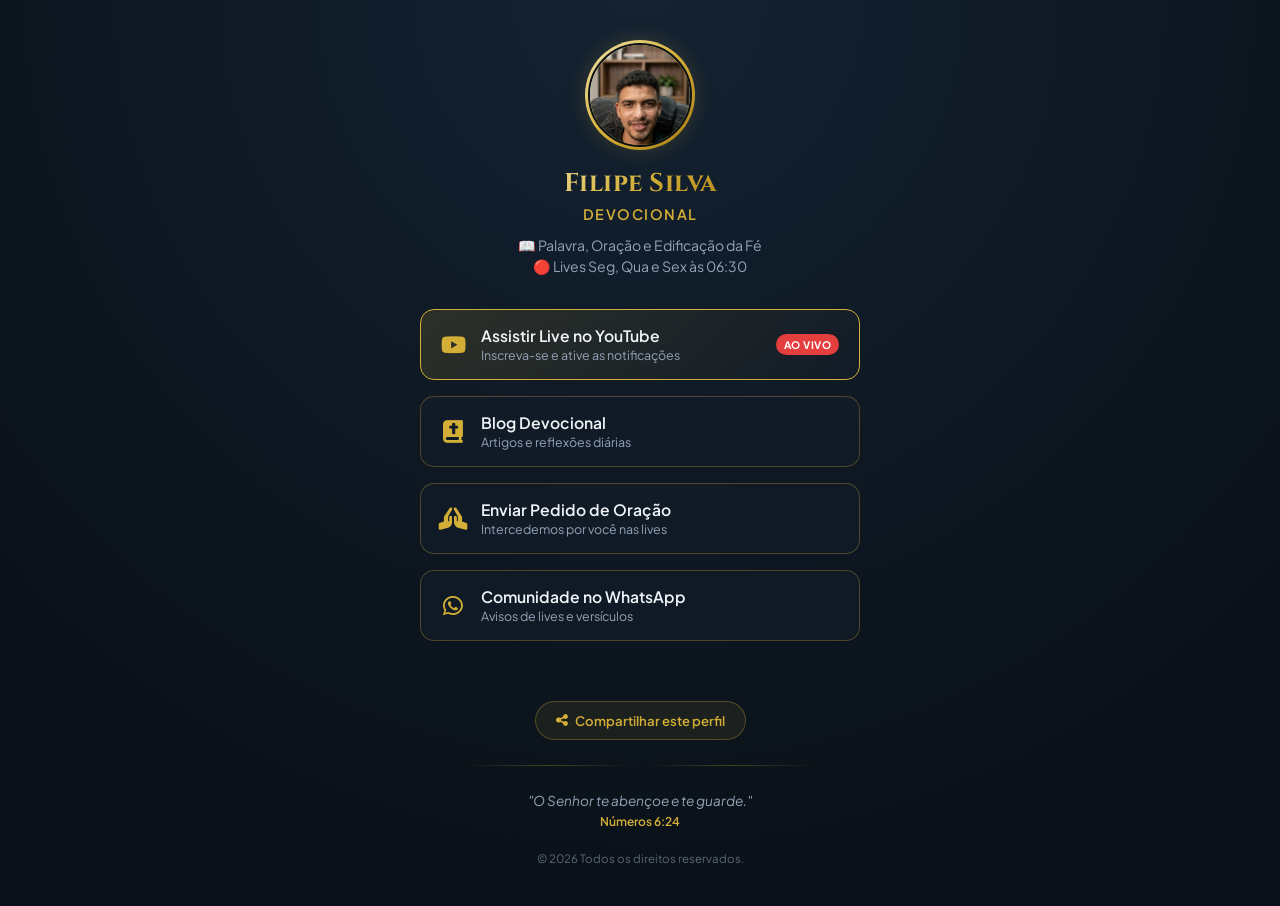
==== index.html @ 1ac0478c "upload the project filipe linktree" ====
<!DOCTYPE html>
<html lang="pt-BR">
<head>
  <meta charset="UTF-8">
  <meta name="viewport" content="width=device-width, initial-scale=1.0">
  <title>Filipe Silva | Devocional</title>
  <link rel="stylesheet" href="style.css">
  <!-- Fontes do Google -->
  <link rel="preconnect" href="https://fonts.googleapis.com">
  <link rel="preconnect" href="https://fonts.gstatic.com" crossorigin>
  <link href="https://fonts.googleapis.com/css2?family=Cinzel:wght@600;700&family=Plus+Jakarta+Sans:wght@400;500;600&display=swap" rel="stylesheet">
  <!-- Ícones Font Awesome -->
  <link rel="stylesheet" href="https://cdnjs.cloudflare.com/ajax/libs/font-awesome/6.4.0/css/all.min.css">
  <link rel="shortcut icon" href="foto-perfil.jpg" type="image/x-icon" sizes="256x256">
</head>
<body>

  <div class="background-overlay"></div>

  <main class="container">
    <!-- Perfil -->
    <header class="profile">
      <div class="avatar-wrapper">
        <img src="foto-perfil.jpg" alt="Filipe Silva" class="avatar">
      </div>
      <h1 class="profile-title">Filipe Silva</h1>
      <p class="profile-subtitle">Devocional</p>
      <p class="profile-bio">📖 Palavra, Oração e Edificação da Fé<br>🔴 Lives Seg, Qua e Sex às 06:30</p>
    </header>

    <!-- Lista de Links -->
    <section class="links-container">

      <!-- Link Destaque (YouTube Live) -->
      <a href="https://youtube.com/@filipesilvadevocional" target="_blank" class="link-card featured">
        <div class="link-icon">
          <i class="fa-brands fa-youtube"></i>
        </div>
        <div class="link-text">
          <span class="link-title">Assistir Live no YouTube</span>
          <span class="link-desc">Inscreva-se e ative as notificações</span>
        </div>
        <div class="link-badge">AO VIVO</div>
      </a>

      <!-- Link Blog -->
      <a href="https://seu-blog.com" target="_blank" class="link-card">
        <div class="link-icon">
          <i class="fa-solid fa-book-bible"></i>
        </div>
        <div class="link-text">
          <span class="link-title">Blog Devocional</span>
          <span class="link-desc">Artigos e reflexões diárias</span>
        </div>
      </a>

      <!-- Link Pedido de Oração -->
      <a href="https://forms.google.com" target="_blank" class="link-card">
        <div class="link-icon">
          <i class="fa-solid fa-hands-praying"></i>
        </div>
        <div class="link-text">
          <span class="link-title">Enviar Pedido de Oração</span>
          <span class="link-desc">Intercedemos por você nas lives</span>
        </div>
      </a>

      <!-- Link Grupo WhatsApp -->
      <a href="https://chat.whatsapp.com" target="_blank" class="link-card">
        <div class="link-icon">
          <i class="fa-brands fa-whatsapp"></i>
        </div>
        <div class="link-text">
          <span class="link-title">Comunidade no WhatsApp</span>
          <span class="link-desc">Avisos de lives e versículos</span>
        </div>
      </a>

    </section>

    <!-- Rodapé Aprimorado -->
    <footer class="social-footer">
      
      <!-- Botão de Compartilhar Linktree -->
      <button id="shareBtn" class="share-btn">
        <i class="fa-solid fa-share-nodes"></i> Compartilhar este perfil
      </button>

      <!-- Divisor Elegante -->
      <div class="footer-divider">
        <span class="divider-line"></span>
        <span class="divider-line"></span>
      </div>

      <!-- Versículo do Rodapé -->
      <blockquote class="footer-quote">
        "O Senhor te abençoe e te guarde."
        <cite>Números 6:24</cite>
      </blockquote>

      <!-- Direitos Autoriais / Marca -->
      <div class="brand-credits">
        <p class="copyright">&copy; <span id="year"></span> Todos os direitos reservados.</p>
      </div>

    </footer>
  </main>

  <script src="script.js"></script>
</body>
</html>
---- style.css ----
:root {
  --bg-dark: #0a1118;
  --bg-card: rgba(18, 28, 40, 0.75);
  --bg-card-hover: rgba(26, 40, 58, 0.9);
  --gold-primary: #d4af37;
  --gold-gradient: linear-gradient(135deg, #f3e5ab 0%, #d4af37 50%, #aa7c11 100%);
  --text-main: #f0f4f8;
  --text-muted: #94a3b8;
  --border-gold: rgba(212, 175, 55, 0.3);
  --shadow-gold: rgba(212, 175, 55, 0.2);
}

* {
  margin: 0;
  padding: 0;
  box-sizing: border-box;
}

body {
  font-family: 'Plus Jakarta Sans', sans-serif;
  background-color: var(--bg-dark);
  color: var(--text-main);
  min-height: 100vh;
  display: flex;
  justify-content: center;
  align-items: center;
  position: relative;
  overflow-x: hidden;
}

/* Fundo com gradiente suave */
.background-overlay {
  position: fixed;
  top: 0;
  left: 0;
  width: 100%;
  height: 100%;
  background: radial-gradient(circle at top, #142232 0%, #0a1118 80%);
  z-index: -1;
}

/* Container Principal */
.container {
  width: 100%;
  max-width: 480px;
  padding: 40px 20px;
  display: flex;
  flex-direction: column;
  align-items: center;
  text-align: center;
}

/* Cabeçalho de Perfil */
.profile {
  margin-bottom: 32px;
}

.avatar-wrapper {
  position: relative;
  width: 110px;
  height: 110px;
  margin: 0 auto 16px;
  border-radius: 50%;
  padding: 3px;
  background: var(--gold-gradient);
  box-shadow: 0 0 20px var(--shadow-gold);
}

.avatar {
  width: 100%;
  height: 100%;
  object-fit: cover;
  border-radius: 50%;
  border: 2px solid var(--bg-dark);
}

.profile-title {
  font-family: 'Cinzel', serif;
  font-size: 1.6rem;
  font-weight: 700;
  letter-spacing: 0.5px;
  background: var(--gold-gradient);
  -webkit-background-clip: text;
  -webkit-text-fill-color: transparent;
  margin-bottom: 4px;
}

.profile-subtitle {
  font-size: 0.9rem;
  color: var(--gold-primary);
  text-transform: uppercase;
  letter-spacing: 1.5px;
  font-weight: 600;
  margin-bottom: 12px;
}

.profile-bio {
  font-size: 0.88rem;
  color: var(--text-muted);
  line-height: 1.5;
}

/* Container de Links */
.links-container {
  width: 100%;
  display: flex;
  flex-direction: column;
  gap: 16px;
  margin-bottom: 40px;
}

/* Cards de Link */
.link-card {
  display: flex;
  align-items: center;
  padding: 16px 20px;
  background: var(--bg-card);
  border: 1px solid var(--border-gold);
  border-radius: 14px;
  text-decoration: none;
  color: var(--text-main);
  transition: all 0.3s cubic-bezier(0.25, 0.8, 0.25, 1);
  backdrop-filter: blur(10px);
  position: relative;
  overflow: hidden;
}

.link-card:hover {
  transform: translateY(-3px);
  background: var(--bg-card-hover);
  border-color: var(--gold-primary);
  box-shadow: 0 8px 25px rgba(0, 0, 0, 0.4), 0 0 15px var(--shadow-gold);
}

.link-icon {
  font-size: 1.4rem;
  color: var(--gold-primary);
  margin-right: 16px;
  width: 24px;
  display: flex;
  justify-content: center;
}

.link-text {
  display: flex;
  flex-direction: column;
  text-align: left;
  flex: 1;
}

.link-title {
  font-weight: 600;
  font-size: 0.98rem;
}

.link-desc {
  font-size: 0.78rem;
  color: var(--text-muted);
  margin-top: 2px;
}

/* Botão de Destaque (Ao Vivo) */
.link-card.featured {
  background: linear-gradient(135deg, rgba(212, 175, 55, 0.15) 0%, rgba(18, 28, 40, 0.85) 100%);
  border: 1.5px solid var(--gold-primary);
}

.link-badge {
  font-size: 0.65rem;
  font-weight: 700;
  background: #e53e3e;
  color: #fff;
  padding: 4px 8px;
  border-radius: 20px;
  letter-spacing: 0.5px;
  animation: pulse 2s infinite;
}

@keyframes pulse {
  0% { opacity: 1; transform: scale(1); }
  50% { opacity: 0.7; transform: scale(0.95); }
  100% { opacity: 1; transform: scale(1); }
}

/* ==========================================
   FOOTER MEHORADO
   ========================================== */

.social-footer {
  width: 100%;
  display: flex;
  flex-direction: column;
  align-items: center;
  gap: 20px;
  margin-top: 10px;
  padding-top: 10px;
}

/* Botão de Compartilhar */
.share-btn {
  background: rgba(212, 175, 55, 0.08);
  border: 1px solid var(--border-gold);
  color: var(--gold-primary);
  font-family: 'Plus Jakarta Sans', sans-serif;
  font-size: 0.82rem;
  font-weight: 600;
  padding: 10px 20px;
  border-radius: 30px;
  cursor: pointer;
  display: flex;
  align-items: center;
  gap: 8px;
  transition: all 0.3s ease;
}

.share-btn:hover {
  background: var(--gold-gradient);
  color: #0a1118;
  border-color: transparent;
  box-shadow: 0 4px 15px var(--shadow-gold);
  transform: translateY(-2px);
}

/* Divisor Decorativo */
.footer-divider {
  display: flex;
  align-items: center;
  justify-content: center;
  width: 80%;
  gap: 12px;
  margin: 5px 0;
}

.divider-line {
  flex: 1;
  height: 1px;
  background: linear-gradient(90deg, transparent, var(--border-gold), transparent);
}

.divider-icon {
  font-size: 0.75rem;
  color: var(--gold-primary);
  opacity: 0.7;
}

/* Versículo Rodapé */
.footer-quote {
  font-style: italic;
  font-size: 0.85rem;
  color: var(--text-muted);
  line-height: 1.4;
  max-width: 320px;
}

.footer-quote cite {
  display: block;
  font-style: normal;
  font-size: 0.75rem;
  font-weight: 600;
  color: var(--gold-primary);
  margin-top: 4px;
}

/* Ícones de Redes Sociais */
.social-icons {
  display: flex;
  gap: 14px;
}

.social-link {
  width: 42px;
  height: 42px;
  border-radius: 50%;
  background: var(--bg-card);
  border: 1px solid var(--border-gold);
  color: var(--text-main);
  display: flex;
  align-items: center;
  justify-content: center;
  font-size: 1.1rem;
  text-decoration: none;
  transition: all 0.3s ease;
}

.social-link:hover {
  color: var(--gold-primary);
  border-color: var(--gold-primary);
  background: var(--bg-card-hover);
  transform: translateY(-3px);
  box-shadow: 0 5px 15px rgba(0, 0, 0, 0.3);
}

/* Marca d'água / Créditos */
.brand-credits {
  display: flex;
  flex-direction: column;
  gap: 2px;
}

.brand-name {
  font-family: 'Cinzel', serif;
  font-size: 0.8rem;
  letter-spacing: 1px;
  color: var(--gold-primary);
  opacity: 0.9;
}

.copyright {
  font-size: 0.72rem;
  color: var(--text-muted);
  opacity: 0.6;
}
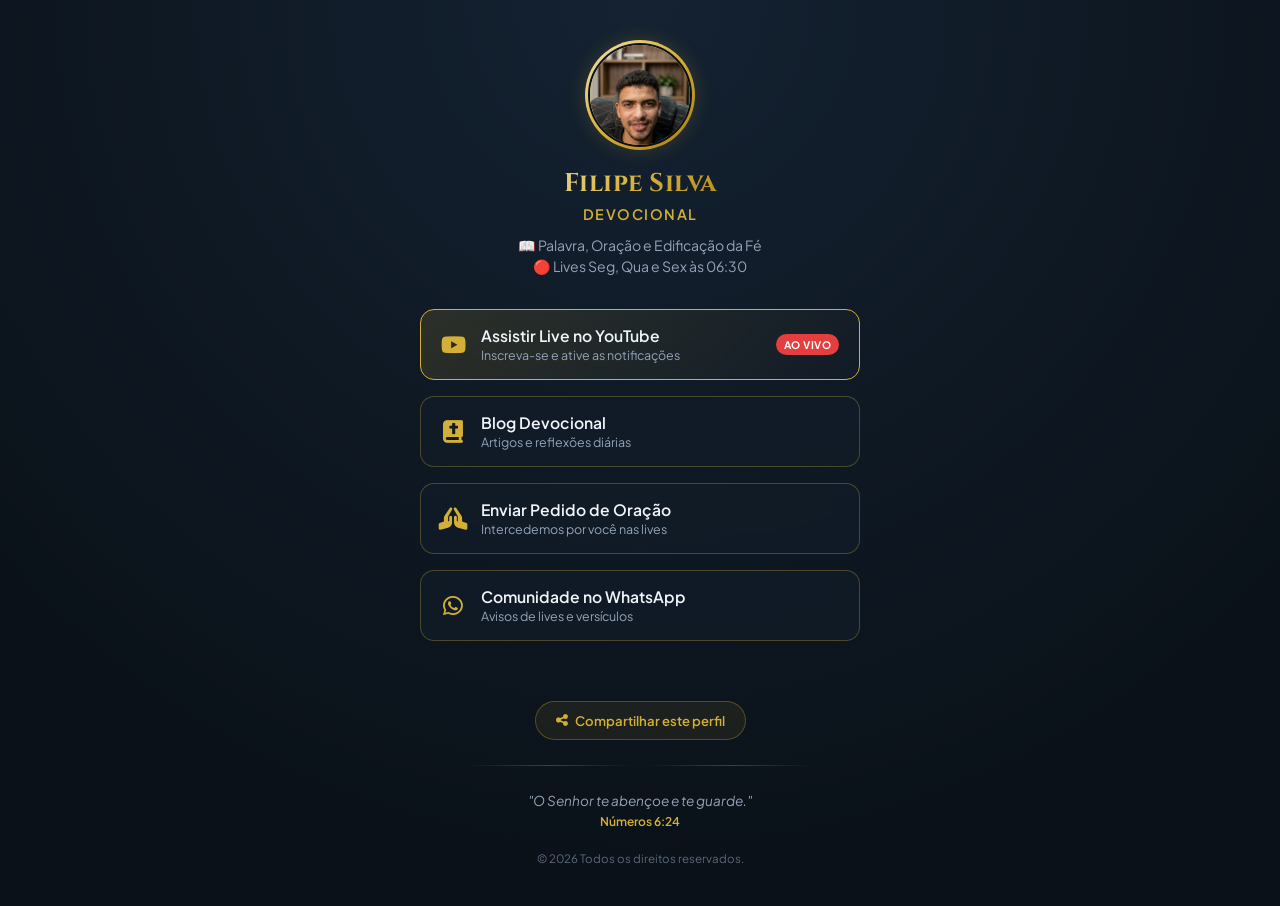
==== commit 715b638b: "Update blog link in index.html" ====
--- a/index.html
+++ b/index.html
@@ -3,6 +3,10 @@
 <head>
   <meta charset="UTF-8">
   <meta name="viewport" content="width=device-width, initial-scale=1.0">
+  <meta name="robots" content="index, follow, max-image-preview:large, max-snippet:-1, max-video-preview:-1">
+  <meta name="keywords" content="Filipe Silva, Devocional, Devocional Diário, Oração ao vivo, Palavra de Deus, Estudo Bíblico, Live Devocional, Fé Cristã">
+  <meta name="description" content="Acompanhe as lives devocionais ao vivo com Filipe Silva. Transmissões de palavra, oração e edificação da fé toda segunda, quarta e sexta às 06:30.">
+  <meta name="author" content="Filipe Silva">
   <title>Filipe Silva | Devocional</title>
   <link rel="stylesheet" href="style.css">
   <!-- Fontes do Google -->
@@ -44,7 +48,7 @@
       </a>
 
       <!-- Link Blog -->
-      <a href="https://seu-blog.com" target="_blank" class="link-card">
+      <a href="https://blo.filipesilvadevocional.com" target="_blank" class="link-card">
         <div class="link-icon">
           <i class="fa-solid fa-book-bible"></i>
         </div>
@@ -108,4 +112,4 @@
 
   <script src="script.js"></script>
 </body>
-</html>+</html>
